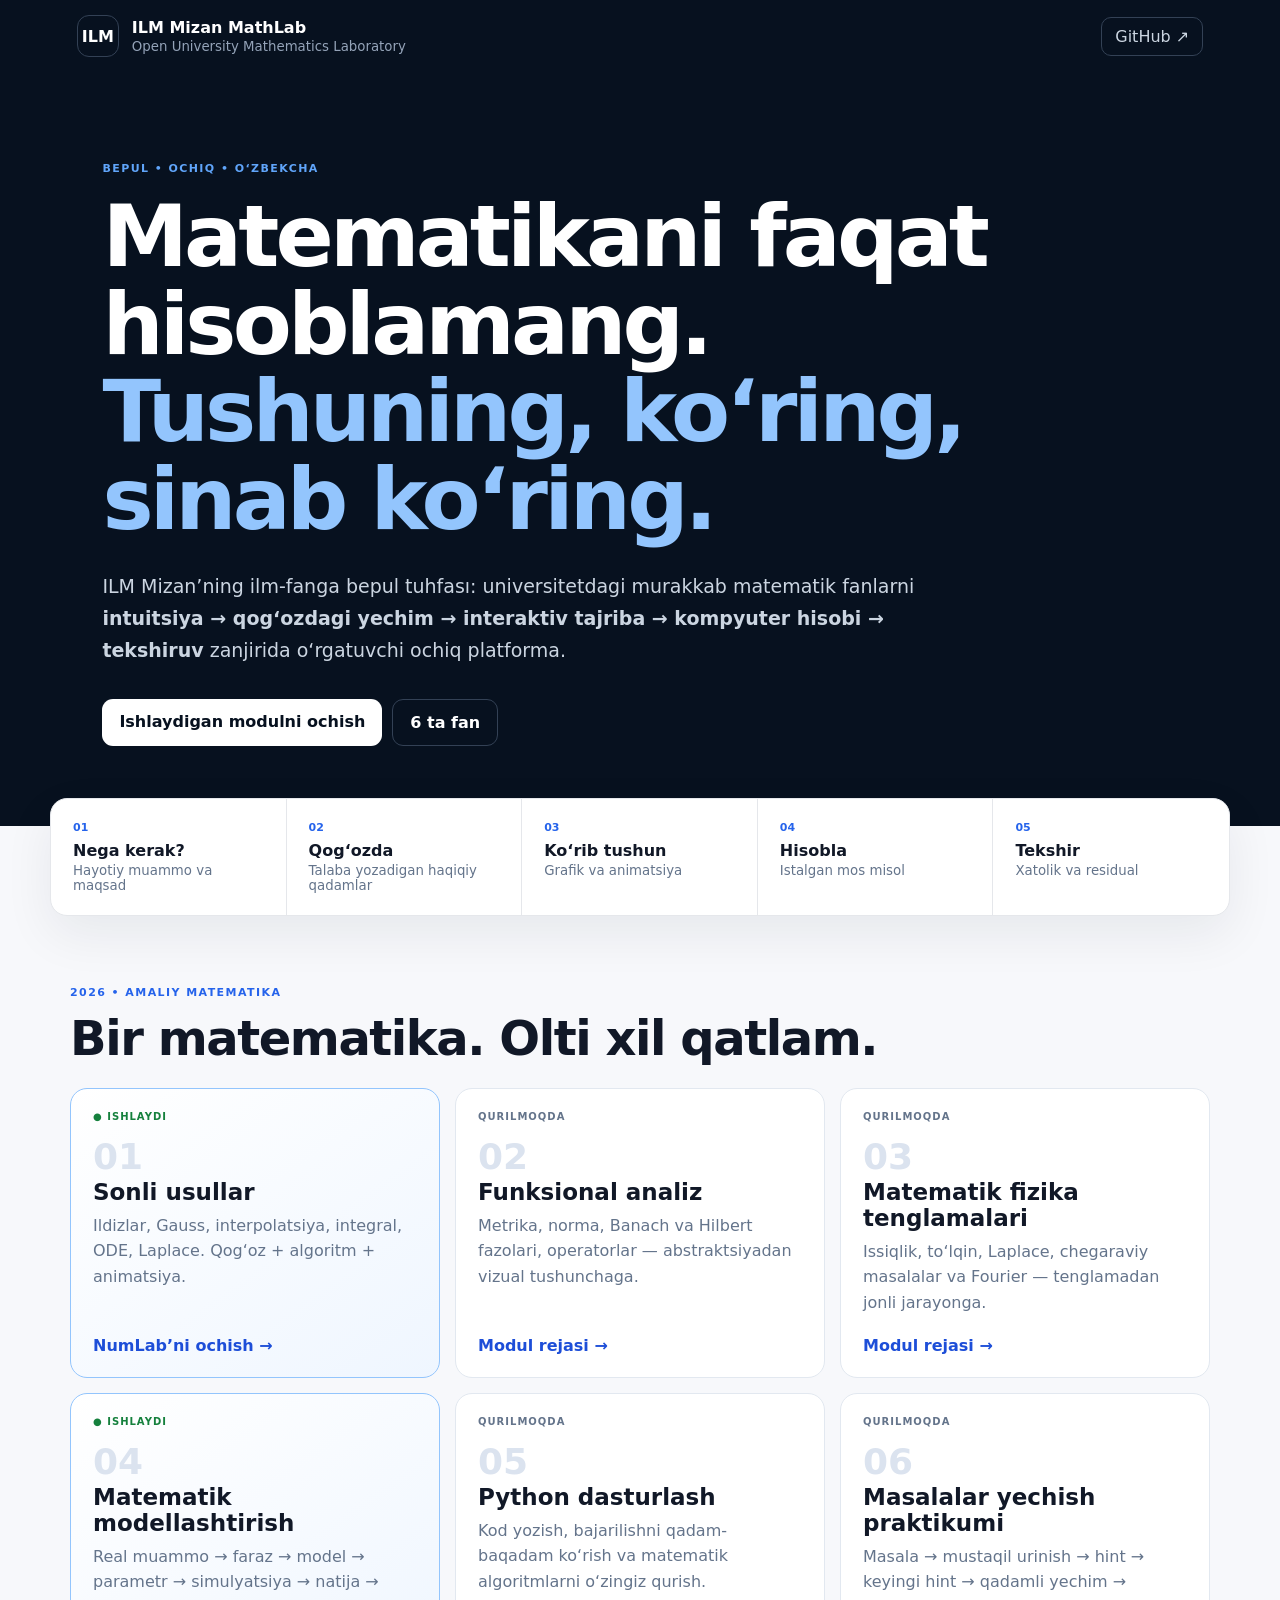
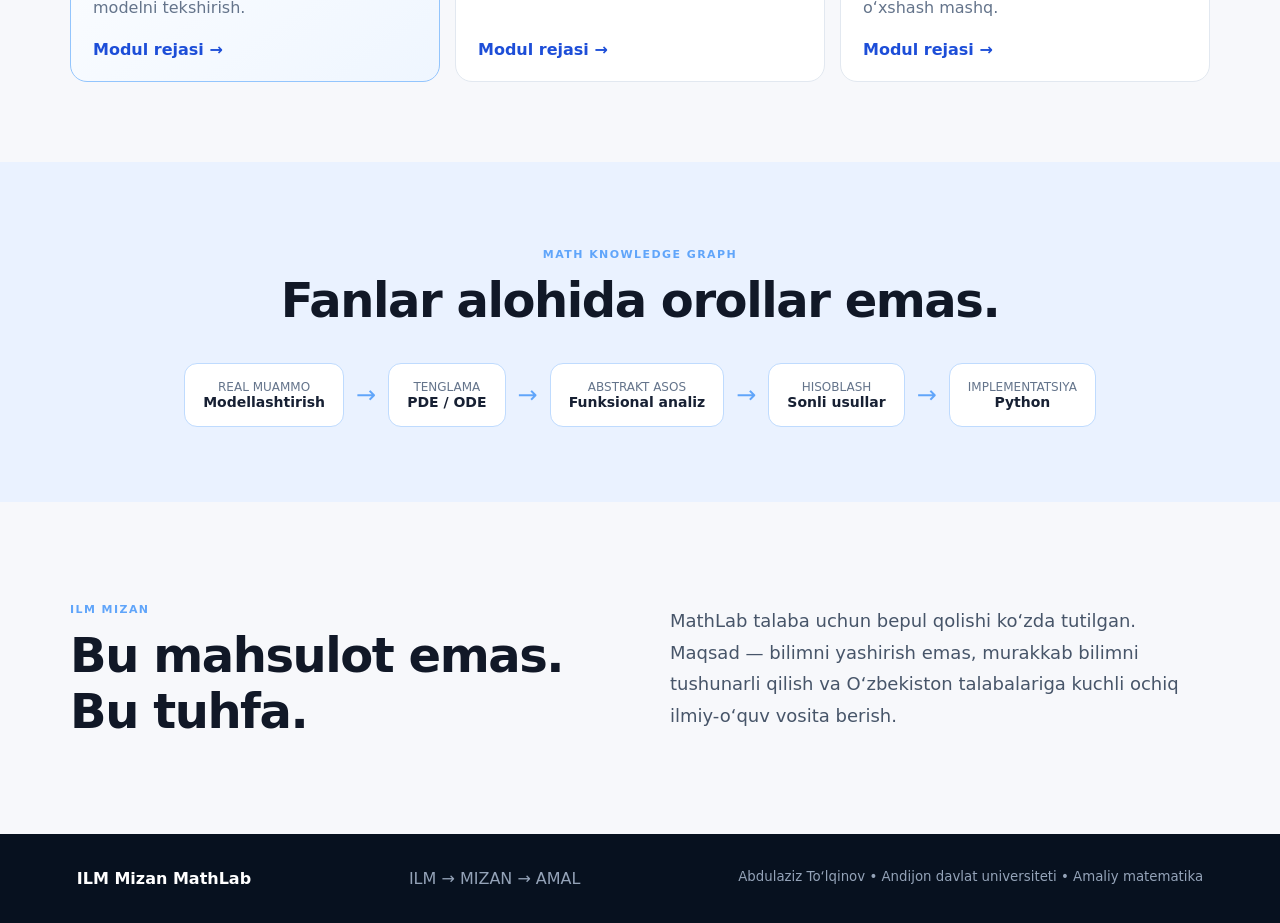
==== index.html @ 356007be "feat: mark modeling module live" ====
<!DOCTYPE html>
<html lang="uz">
<head>
<meta charset="UTF-8">
<meta name="viewport" content="width=device-width,initial-scale=1.0">
<meta name="description" content="ILM Mizan MathLab — universitet matematikasini tushunish, ko‘rish va tajriba qilish uchun bepul ochiq laboratoriya.">
<title>ILM Mizan MathLab</title>
<link rel="stylesheet" href="mathlab.css">
</head>
<body>
<header class="top">
  <div class="brand"><span class="mark">ILM</span><div><b>ILM Mizan MathLab</b><small>Open University Mathematics Laboratory</small></div></div>
  <a class="github" href="https://github.com/abdulAziz-Al-ILM/NumLab">GitHub ↗</a>
</header>
<main>
<section class="hero">
  <div class="pill">BEPUL • OCHIQ • O‘ZBEKCHA</div>
  <h1>Matematikani faqat hisoblamang.<br><span>Tushuning, ko‘ring, sinab ko‘ring.</span></h1>
  <p>ILM Mizan’ning ilm-fanga bepul tuhfası: universitetdagi murakkab matematik fanlarni <b>intuitsiya → qog‘ozdagi yechim → interaktiv tajriba → kompyuter hisobi → tekshiruv</b> zanjirida o‘rgatuvchi ochiq platforma.</p>
  <div class="hero-actions"><a class="primary" href="subjects/numerical/">Ishlaydigan modulni ochish</a><a class="secondary" href="#subjects">6 ta fan</a></div>
</section>

<section class="standard">
  <div><span>01</span><b>Nega kerak?</b><small>Hayotiy muammo va maqsad</small></div>
  <div><span>02</span><b>Qog‘ozda</b><small>Talaba yozadigan haqiqiy qadamlar</small></div>
  <div><span>03</span><b>Ko‘rib tushun</b><small>Grafik va animatsiya</small></div>
  <div><span>04</span><b>Hisobla</b><small>Istalgan mos misol</small></div>
  <div><span>05</span><b>Tekshir</b><small>Xatolik va residual</small></div>
</section>

<section id="subjects">
  <div class="section-title"><p>2026 • AMALIY MATEMATIKA</p><h2>Bir matematika. Olti xil qatlam.</h2></div>
  <div class="subjects">
    <a class="subject live" href="subjects/numerical/"><div class="status">● ISHLAYDI</div><div class="num">01</div><h3>Sonli usullar</h3><p>Ildizlar, Gauss, interpolatsiya, integral, ODE, Laplace. Qog‘oz + algoritm + animatsiya.</p><span>NumLab’ni ochish →</span></a>
    <a class="subject" href="subjects/functional-analysis/"><div class="status build">QURILMOQDA</div><div class="num">02</div><h3>Funksional analiz</h3><p>Metrika, norma, Banach va Hilbert fazolari, operatorlar — abstraktsiyadan vizual tushunchaga.</p><span>Modul rejasi →</span></a>
    <a class="subject" href="subjects/pde/"><div class="status build">QURILMOQDA</div><div class="num">03</div><h3>Matematik fizika tenglamalari</h3><p>Issiqlik, to‘lqin, Laplace, chegaraviy masalalar va Fourier — tenglamadan jonli jarayonga.</p><span>Modul rejasi →</span></a>
    <a class="subject live" href="subjects/modeling/"><div class="status">● ISHLAYDI</div><div class="num">04</div><h3>Matematik modellashtirish</h3><p>Real muammo → faraz → model → parametr → simulyatsiya → natija → modelni tekshirish.</p><span>Modul rejasi →</span></a>
    <a class="subject" href="subjects/python/"><div class="status build">QURILMOQDA</div><div class="num">05</div><h3>Python dasturlash</h3><p>Kod yozish, bajarilishni qadam-baqadam ko‘rish va matematik algoritmlarni o‘zingiz qurish.</p><span>Modul rejasi →</span></a>
    <a class="subject" href="subjects/problem-solving/"><div class="status build">QURILMOQDA</div><div class="num">06</div><h3>Masalalar yechish praktikumi</h3><p>Masala → mustaqil urinish → hint → keyingi hint → qadamli yechim → o‘xshash mashq.</p><span>Modul rejasi →</span></a>
  </div>
</section>

<section class="connection">
  <p class="eyebrow">MATH KNOWLEDGE GRAPH</p>
  <h2>Fanlar alohida orollar emas.</h2>
  <div class="flow"><span>REAL MUAMMO<br><b>Modellashtirish</b></span><i>→</i><span>TENGLAMA<br><b>PDE / ODE</b></span><i>→</i><span>ABSTRAKT ASOS<br><b>Funksional analiz</b></span><i>→</i><span>HISOBLASH<br><b>Sonli usullar</b></span><i>→</i><span>IMPLEMENTATSIYA<br><b>Python</b></span></div>
</section>

<section class="mission">
  <div><p class="eyebrow">ILM MIZAN</p><h2>Bu mahsulot emas. Bu tuhfa.</h2></div>
  <p>MathLab talaba uchun bepul qolishi ko‘zda tutilgan. Maqsad — bilimni yashirish emas, murakkab bilimni tushunarli qilish va O‘zbekiston talabalariga kuchli ochiq ilmiy-o‘quv vosita berish.</p>
</section>
</main>
<footer><b>ILM Mizan MathLab</b><span>ILM → MIZAN → AMAL</span><small>Abdulaziz To‘lqinov • Andijon davlat universiteti • Amaliy matematika</small></footer>
</body>
</html>
---- mathlab.css ----
*{box-sizing:border-box}body{margin:0;background:#f7f8fb;color:#111827;font-family:Inter,system-ui,-apple-system,Segoe UI,Arial,sans-serif}a{text-decoration:none;color:inherit}.top{height:72px;padding:0 clamp(20px,6vw,80px);display:flex;align-items:center;justify-content:space-between;background:#07111f;color:#fff}.brand{display:flex;gap:13px;align-items:center}.mark{display:grid;place-items:center;width:42px;height:42px;border:1px solid #334155;border-radius:12px;font-weight:900}.brand b,.brand small{display:block}.brand small{color:#94a3b8;margin-top:2px}.github{border:1px solid #334155;padding:9px 13px;border-radius:10px;color:#cbd5e1}.hero{padding:90px clamp(20px,8vw,120px) 80px;background:#07111f;color:white}.pill,.eyebrow{font-size:11px;letter-spacing:.13em;font-weight:900;color:#60a5fa}.hero h1{font-size:clamp(44px,7vw,86px);line-height:1.02;max-width:1100px;margin:18px 0 26px;letter-spacing:-.045em}.hero h1 span{color:#93c5fd}.hero p{max-width:820px;color:#cbd5e1;font-size:19px;line-height:1.7}.hero-actions{display:flex;gap:10px;margin-top:32px;flex-wrap:wrap}.primary,.secondary{padding:13px 17px;border-radius:11px;font-weight:800}.primary{background:#fff;color:#07111f}.secondary{border:1px solid #334155;color:#fff}.standard{display:grid;grid-template-columns:repeat(5,1fr);max-width:1180px;margin:-28px auto 70px;background:white;border:1px solid #e5e7eb;border-radius:17px;box-shadow:0 18px 50px #0f172a12;overflow:hidden}.standard div{padding:22px;border-right:1px solid #e5e7eb}.standard div:last-child{border:0}.standard span,.standard b,.standard small{display:block}.standard span{font-size:11px;color:#2563eb;font-weight:900}.standard b{margin:7px 0 3px}.standard small{color:#64748b}.section-title{max-width:1180px;margin:0 auto 22px;padding:0 20px}.section-title p{font-size:11px;letter-spacing:.13em;font-weight:900;color:#2563eb}.section-title h2,.connection h2,.mission h2{font-size:clamp(30px,4vw,48px);letter-spacing:-.03em;margin:6px 0}.subjects{max-width:1180px;margin:auto;padding:0 20px 80px;display:grid;grid-template-columns:repeat(3,1fr);gap:15px}.subject{min-height:265px;background:#fff;border:1px solid #e2e8f0;border-radius:17px;padding:22px;display:flex;flex-direction:column;transition:.18s}.subject:hover{transform:translateY(-3px);box-shadow:0 15px 35px #0f172a10}.subject.live{border-color:#93c5fd;background:linear-gradient(145deg,#fff,#eff6ff)}.status{font-size:10px;letter-spacing:.1em;font-weight:900;color:#15803d}.status.build{color:#64748b}.num{font-size:36px;color:#dbe3ef;font-weight:900;margin-top:14px}.subject h3{font-size:23px;margin:2px 0 8px}.subject p{color:#64748b;line-height:1.6;margin:0 0 20px}.subject span:last-child{font-weight:800;margin-top:auto;color:#1d4ed8}.connection{background:#eaf2ff;padding:75px clamp(20px,6vw,80px);text-align:center}.flow{max-width:1200px;margin:35px auto 0;display:flex;align-items:center;justify-content:center;gap:12px;flex-wrap:wrap}.flow span{background:#fff;border:1px solid #bfdbfe;padding:16px 18px;border-radius:13px;font-size:12px;color:#64748b}.flow b{font-size:14px;color:#172033}.flow i{font-style:normal;color:#60a5fa;font-size:24px}.mission{max-width:1180px;margin:0 auto;padding:85px 20px;display:grid;grid-template-columns:1fr 1fr;gap:60px;align-items:center}.mission p:last-child{font-size:18px;color:#475569;line-height:1.75}footer{padding:35px clamp(20px,6vw,80px);background:#07111f;color:#fff;display:flex;gap:22px;justify-content:space-between;flex-wrap:wrap}footer span,footer small{color:#94a3b8}@media(max-width:850px){.standard{grid-template-columns:1fr 1fr;margin:0 18px 55px}.standard div{border-bottom:1px solid #e5e7eb}.subjects{grid-template-columns:1fr}.mission{grid-template-columns:1fr;gap:10px}.hero{padding-top:60px}.hero p{font-size:16px}}@media(max-width:520px){.standard{grid-template-columns:1fr}.hero h1{font-size:42px}.brand small{display:none}}
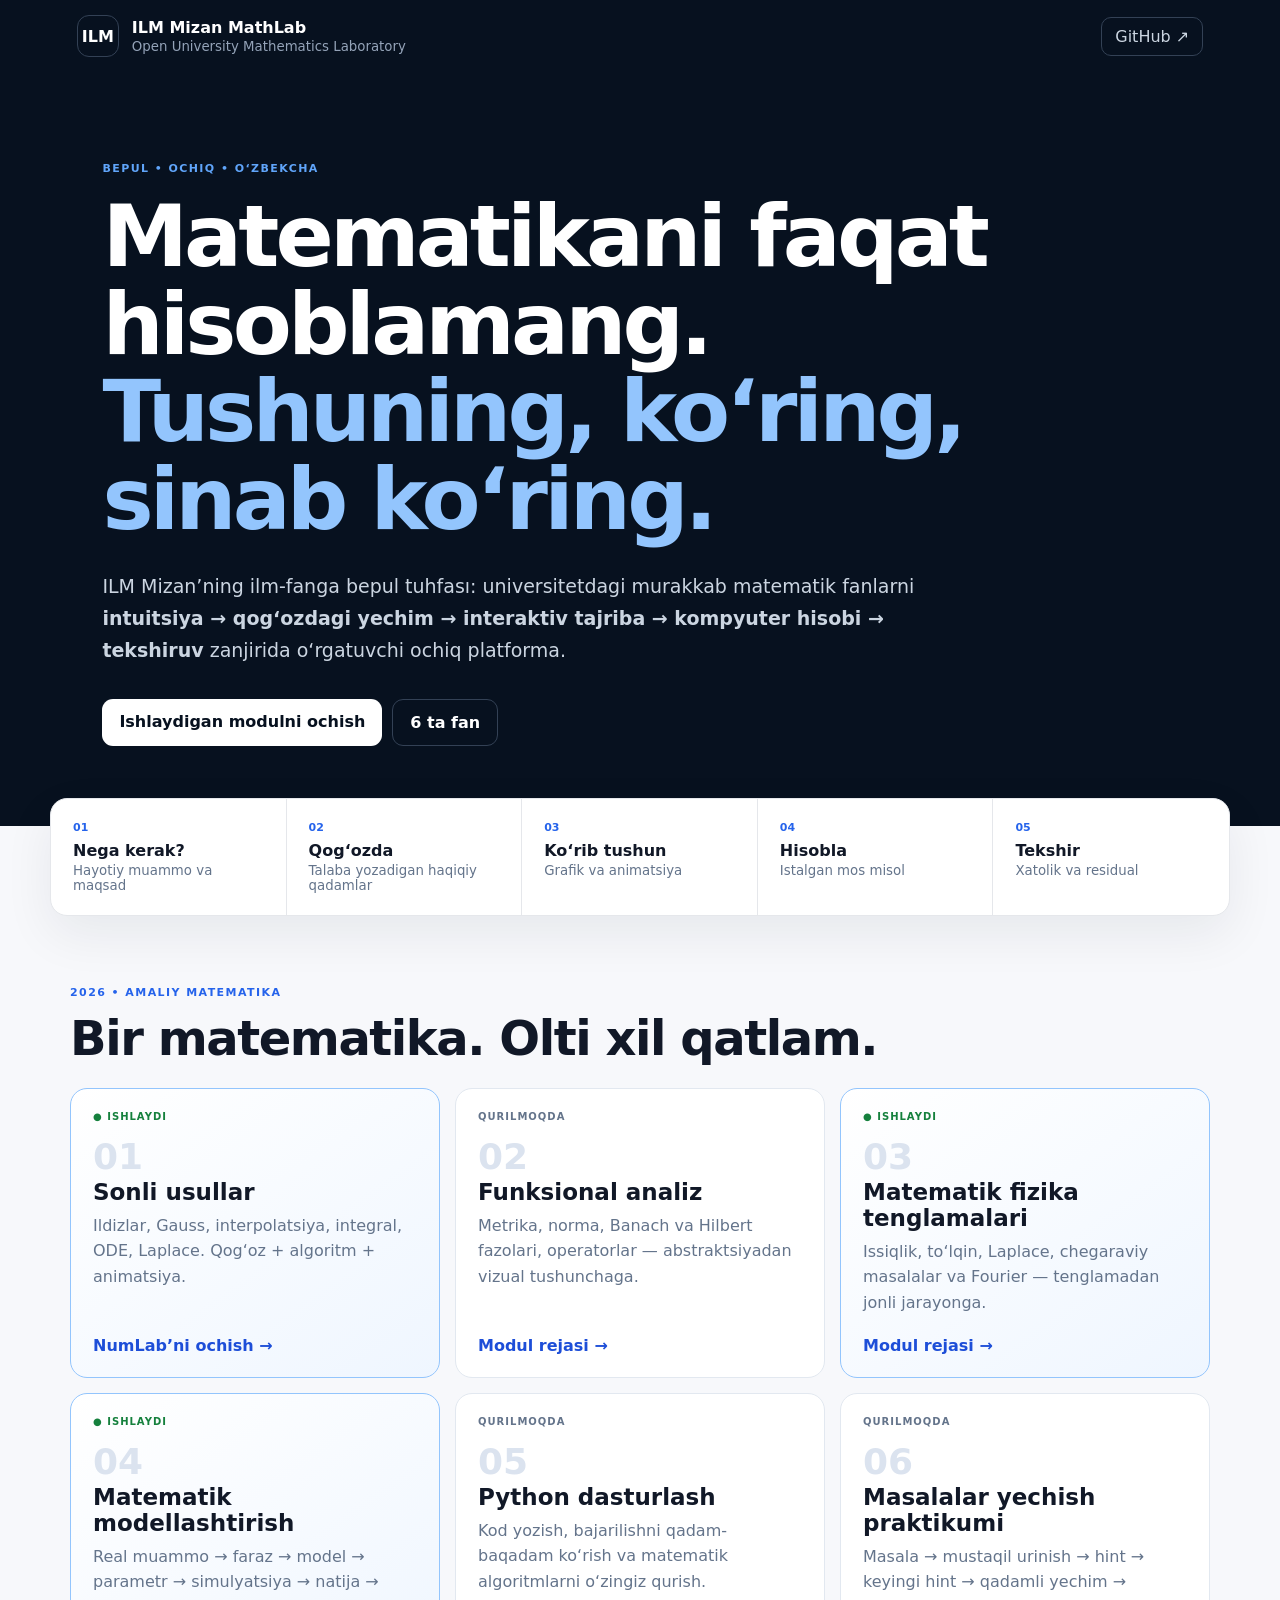
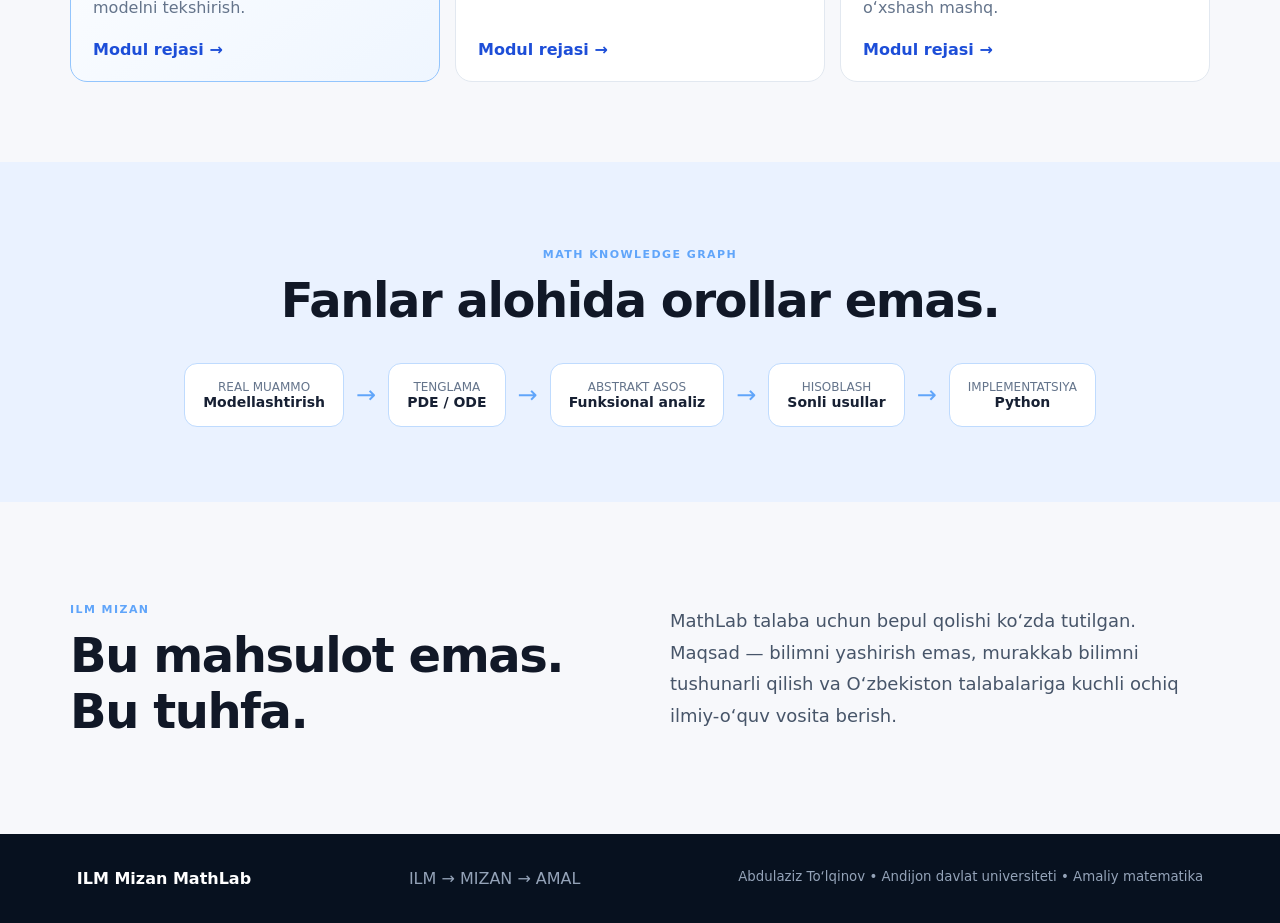
==== commit e56d0966: "feat: mark PDE module live" ====
--- a/index.html
+++ b/index.html
@@ -33,7 +33,7 @@
   <div class="subjects">
     <a class="subject live" href="subjects/numerical/"><div class="status">● ISHLAYDI</div><div class="num">01</div><h3>Sonli usullar</h3><p>Ildizlar, Gauss, interpolatsiya, integral, ODE, Laplace. Qog‘oz + algoritm + animatsiya.</p><span>NumLab’ni ochish →</span></a>
     <a class="subject" href="subjects/functional-analysis/"><div class="status build">QURILMOQDA</div><div class="num">02</div><h3>Funksional analiz</h3><p>Metrika, norma, Banach va Hilbert fazolari, operatorlar — abstraktsiyadan vizual tushunchaga.</p><span>Modul rejasi →</span></a>
-    <a class="subject" href="subjects/pde/"><div class="status build">QURILMOQDA</div><div class="num">03</div><h3>Matematik fizika tenglamalari</h3><p>Issiqlik, to‘lqin, Laplace, chegaraviy masalalar va Fourier — tenglamadan jonli jarayonga.</p><span>Modul rejasi →</span></a>
+    <a class="subject live" href="subjects/pde/"><div class="status">● ISHLAYDI</div><div class="num">03</div><h3>Matematik fizika tenglamalari</h3><p>Issiqlik, to‘lqin, Laplace, chegaraviy masalalar va Fourier — tenglamadan jonli jarayonga.</p><span>Modul rejasi →</span></a>
     <a class="subject live" href="subjects/modeling/"><div class="status">● ISHLAYDI</div><div class="num">04</div><h3>Matematik modellashtirish</h3><p>Real muammo → faraz → model → parametr → simulyatsiya → natija → modelni tekshirish.</p><span>Modul rejasi →</span></a>
     <a class="subject" href="subjects/python/"><div class="status build">QURILMOQDA</div><div class="num">05</div><h3>Python dasturlash</h3><p>Kod yozish, bajarilishni qadam-baqadam ko‘rish va matematik algoritmlarni o‘zingiz qurish.</p><span>Modul rejasi →</span></a>
     <a class="subject" href="subjects/problem-solving/"><div class="status build">QURILMOQDA</div><div class="num">06</div><h3>Masalalar yechish praktikumi</h3><p>Masala → mustaqil urinish → hint → keyingi hint → qadamli yechim → o‘xshash mashq.</p><span>Modul rejasi →</span></a>
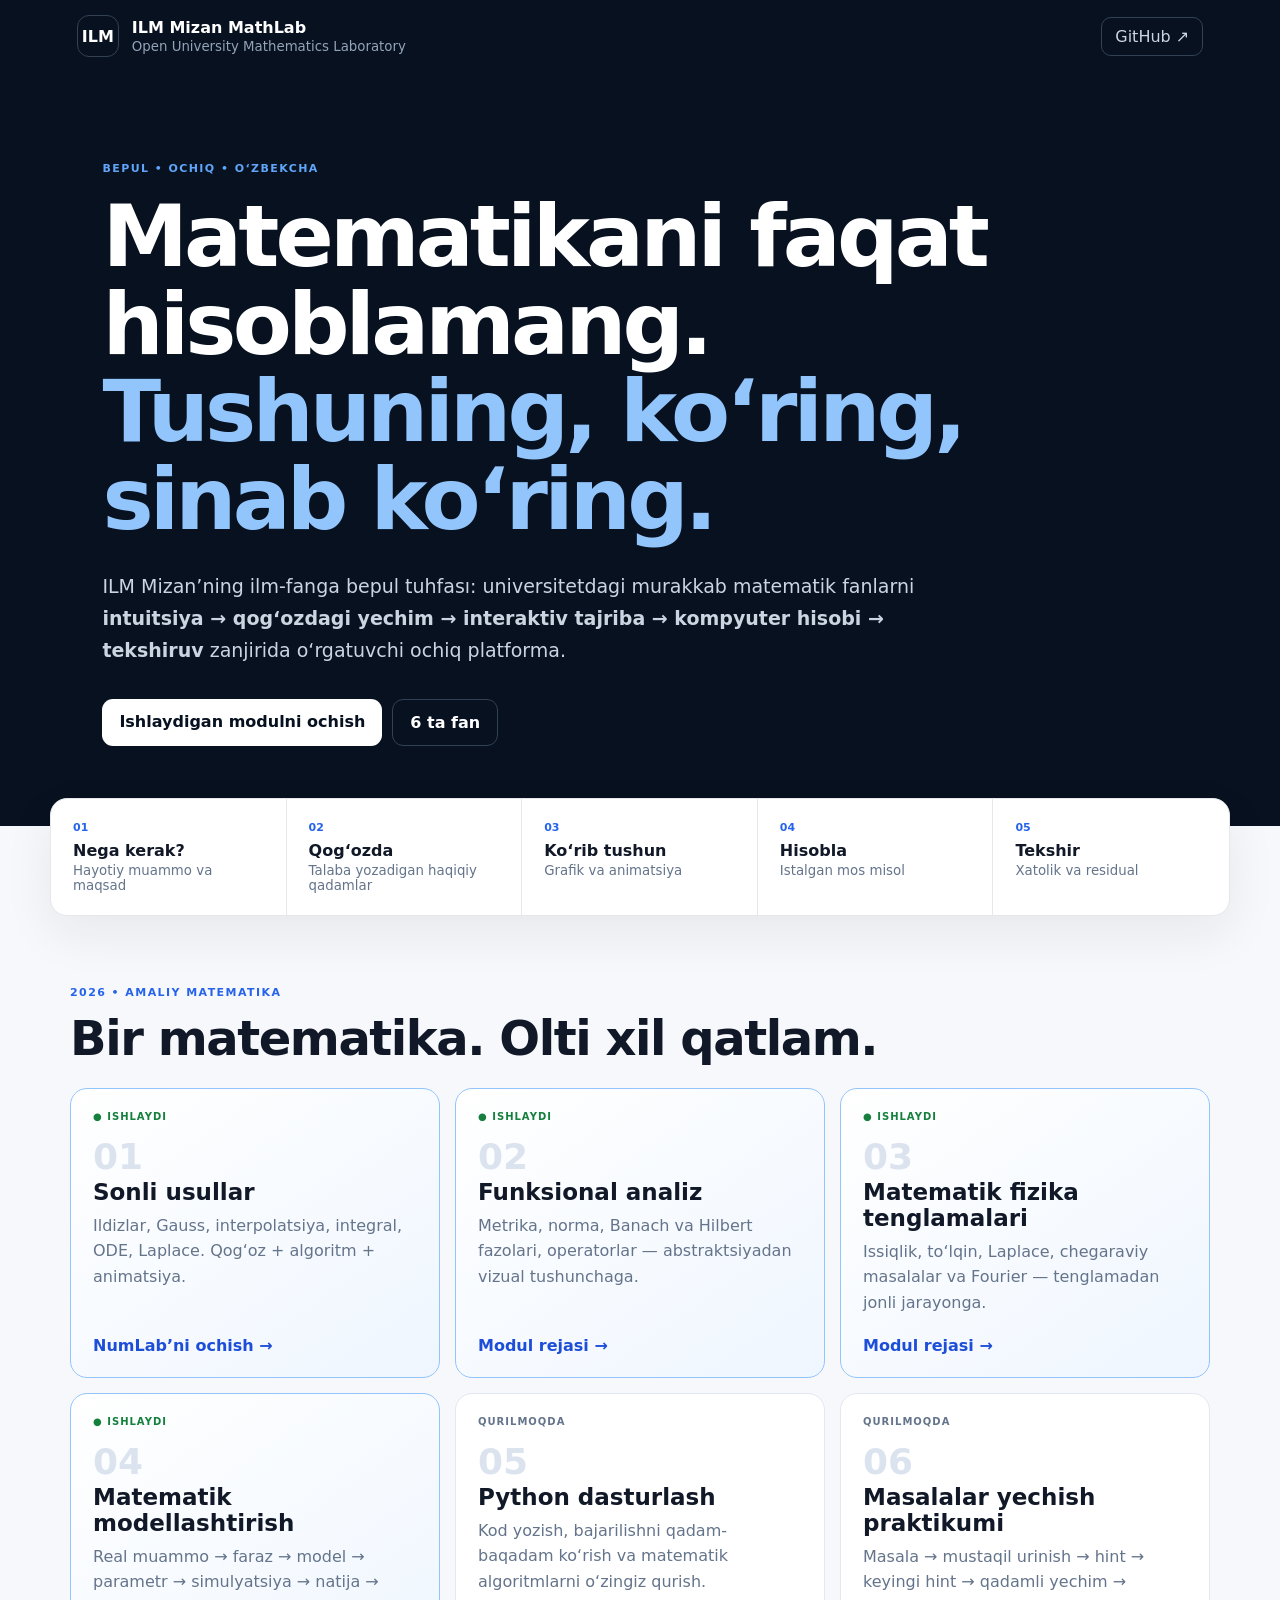
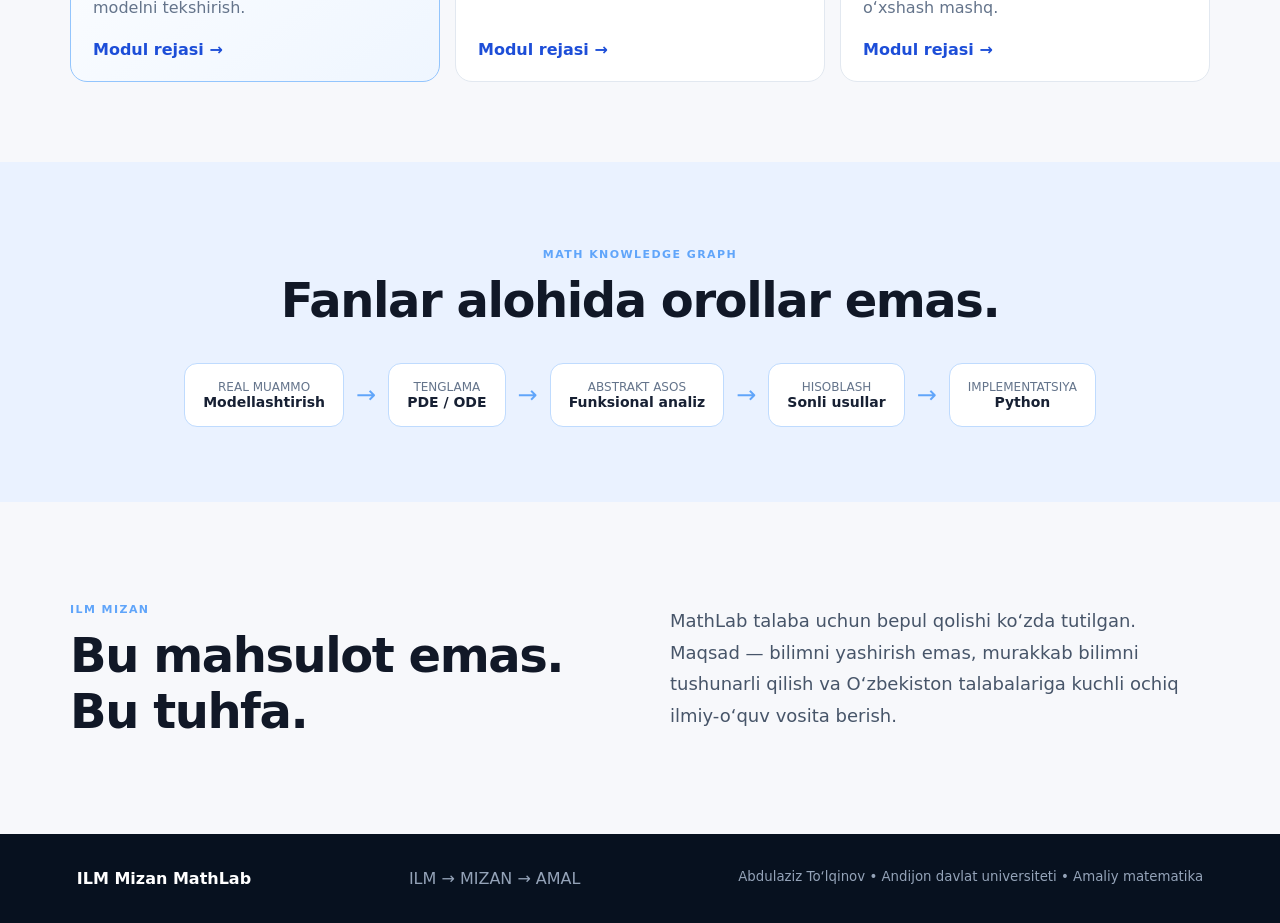
==== commit fc8838bf: "feat: mark functional analysis module live" ====
--- a/index.html
+++ b/index.html
@@ -32,7 +32,7 @@
   <div class="section-title"><p>2026 • AMALIY MATEMATIKA</p><h2>Bir matematika. Olti xil qatlam.</h2></div>
   <div class="subjects">
     <a class="subject live" href="subjects/numerical/"><div class="status">● ISHLAYDI</div><div class="num">01</div><h3>Sonli usullar</h3><p>Ildizlar, Gauss, interpolatsiya, integral, ODE, Laplace. Qog‘oz + algoritm + animatsiya.</p><span>NumLab’ni ochish →</span></a>
-    <a class="subject" href="subjects/functional-analysis/"><div class="status build">QURILMOQDA</div><div class="num">02</div><h3>Funksional analiz</h3><p>Metrika, norma, Banach va Hilbert fazolari, operatorlar — abstraktsiyadan vizual tushunchaga.</p><span>Modul rejasi →</span></a>
+    <a class="subject live" href="subjects/functional-analysis/"><div class="status">● ISHLAYDI</div><div class="num">02</div><h3>Funksional analiz</h3><p>Metrika, norma, Banach va Hilbert fazolari, operatorlar — abstraktsiyadan vizual tushunchaga.</p><span>Modul rejasi →</span></a>
     <a class="subject live" href="subjects/pde/"><div class="status">● ISHLAYDI</div><div class="num">03</div><h3>Matematik fizika tenglamalari</h3><p>Issiqlik, to‘lqin, Laplace, chegaraviy masalalar va Fourier — tenglamadan jonli jarayonga.</p><span>Modul rejasi →</span></a>
     <a class="subject live" href="subjects/modeling/"><div class="status">● ISHLAYDI</div><div class="num">04</div><h3>Matematik modellashtirish</h3><p>Real muammo → faraz → model → parametr → simulyatsiya → natija → modelni tekshirish.</p><span>Modul rejasi →</span></a>
     <a class="subject" href="subjects/python/"><div class="status build">QURILMOQDA</div><div class="num">05</div><h3>Python dasturlash</h3><p>Kod yozish, bajarilishni qadam-baqadam ko‘rish va matematik algoritmlarni o‘zingiz qurish.</p><span>Modul rejasi →</span></a>
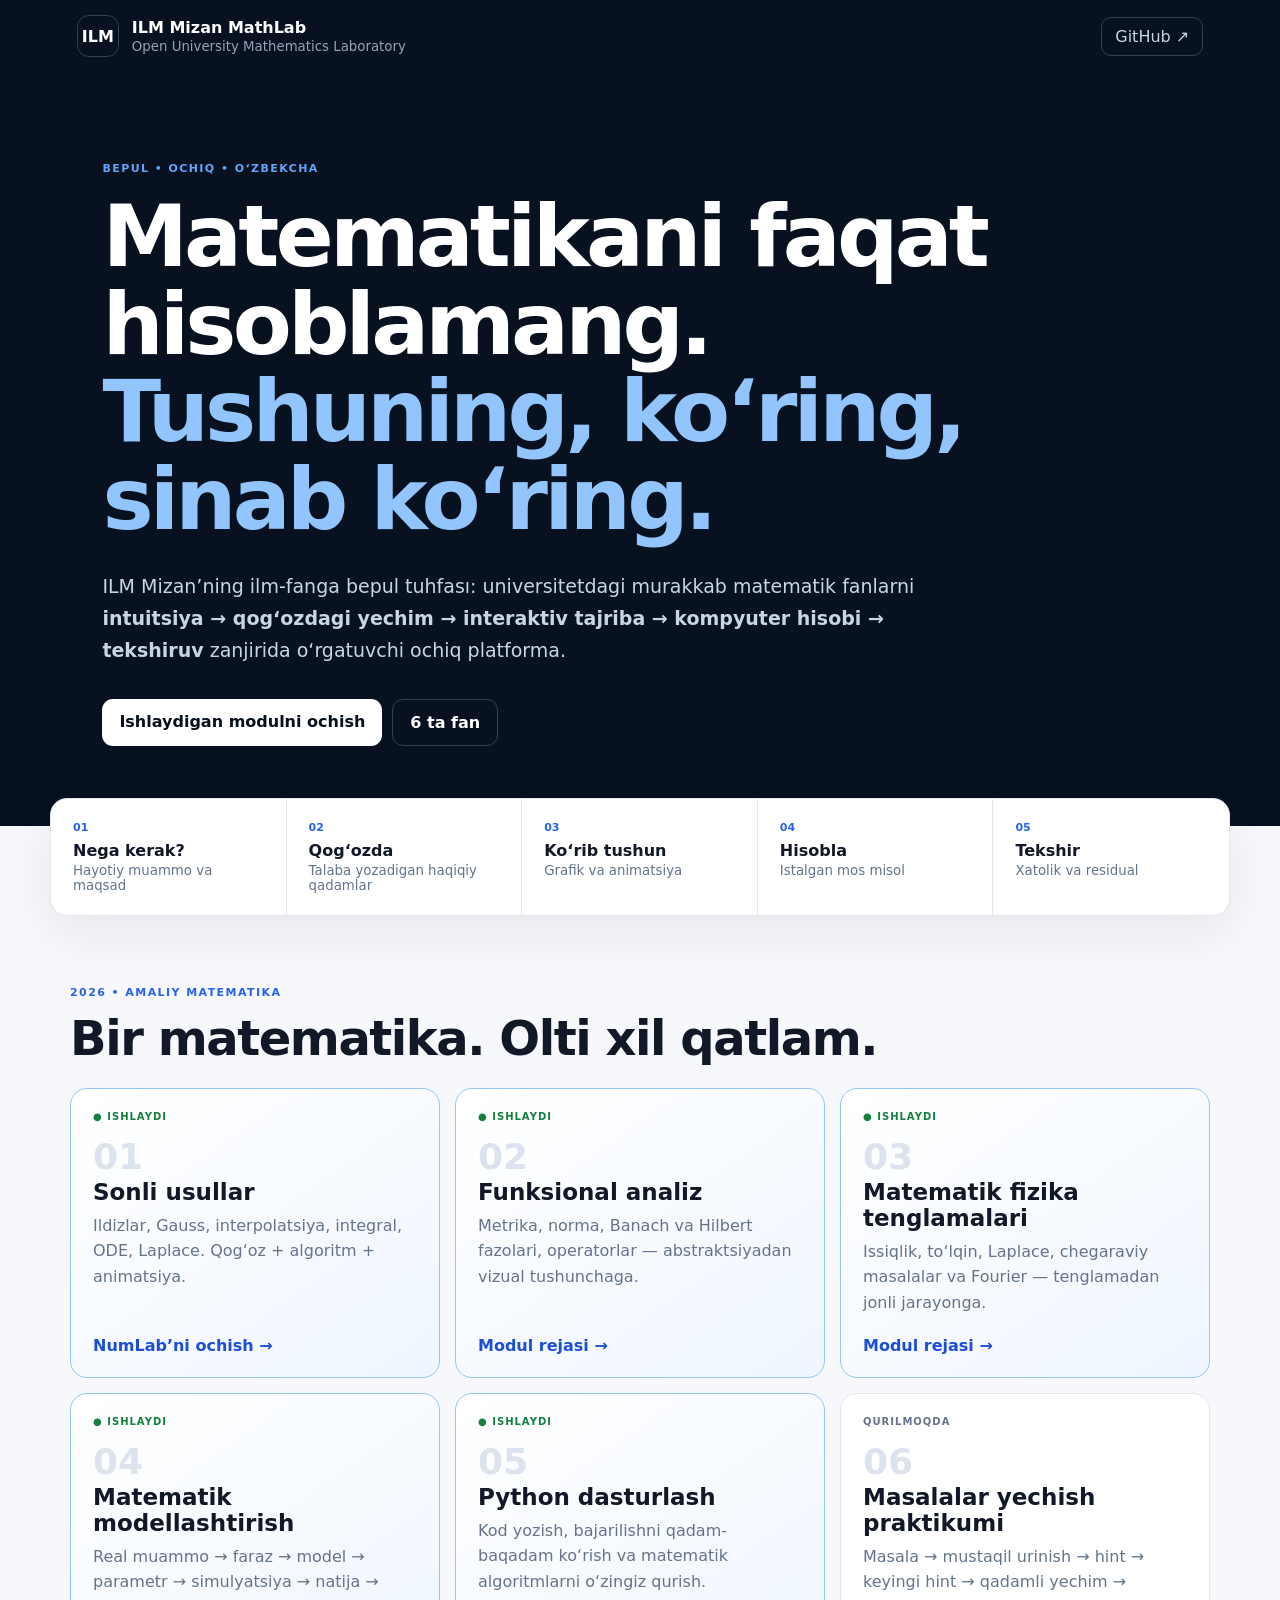
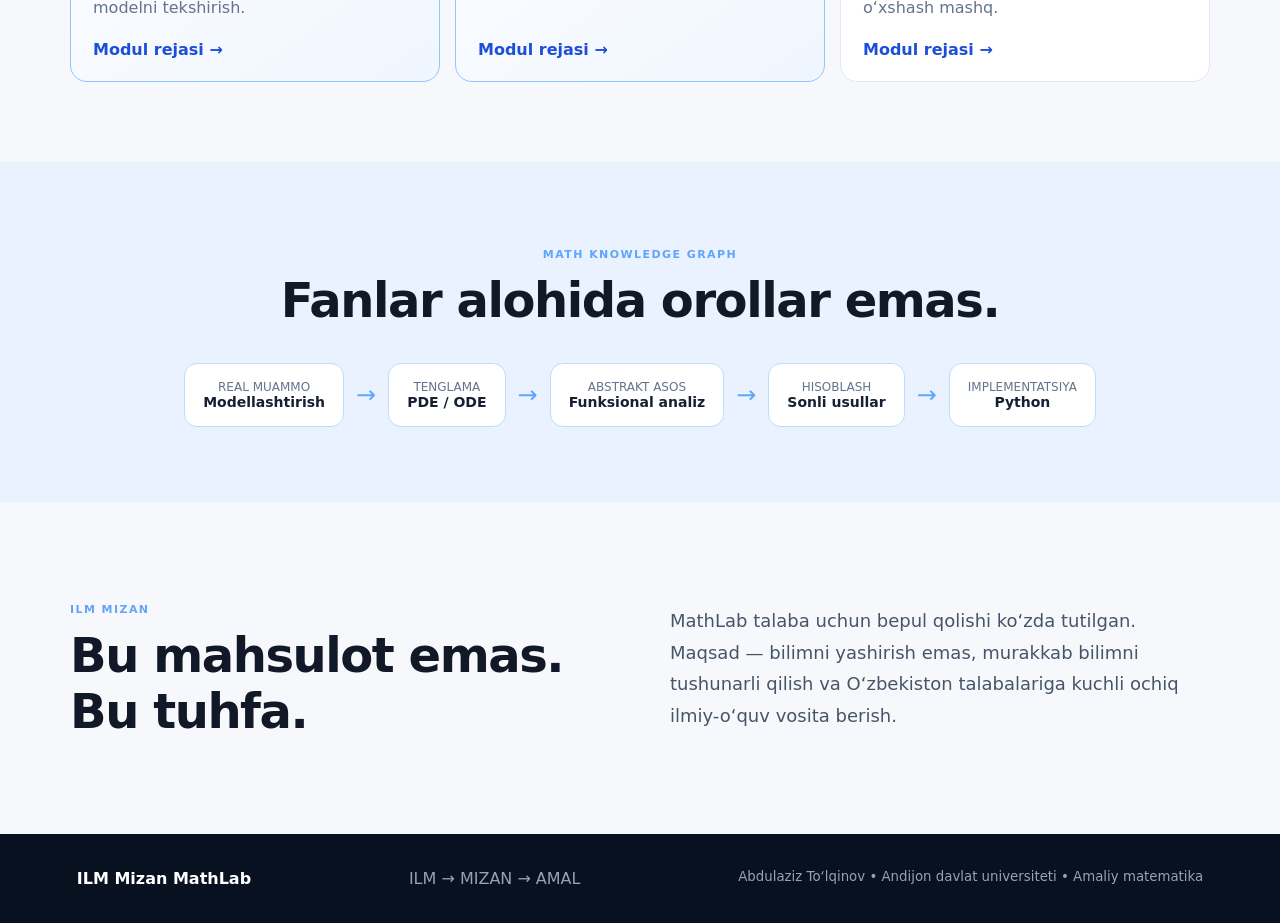
==== commit 6be08b94: "feat: mark Python module live" ====
--- a/index.html
+++ b/index.html
@@ -35,7 +35,7 @@
     <a class="subject live" href="subjects/functional-analysis/"><div class="status">● ISHLAYDI</div><div class="num">02</div><h3>Funksional analiz</h3><p>Metrika, norma, Banach va Hilbert fazolari, operatorlar — abstraktsiyadan vizual tushunchaga.</p><span>Modul rejasi →</span></a>
     <a class="subject live" href="subjects/pde/"><div class="status">● ISHLAYDI</div><div class="num">03</div><h3>Matematik fizika tenglamalari</h3><p>Issiqlik, to‘lqin, Laplace, chegaraviy masalalar va Fourier — tenglamadan jonli jarayonga.</p><span>Modul rejasi →</span></a>
     <a class="subject live" href="subjects/modeling/"><div class="status">● ISHLAYDI</div><div class="num">04</div><h3>Matematik modellashtirish</h3><p>Real muammo → faraz → model → parametr → simulyatsiya → natija → modelni tekshirish.</p><span>Modul rejasi →</span></a>
-    <a class="subject" href="subjects/python/"><div class="status build">QURILMOQDA</div><div class="num">05</div><h3>Python dasturlash</h3><p>Kod yozish, bajarilishni qadam-baqadam ko‘rish va matematik algoritmlarni o‘zingiz qurish.</p><span>Modul rejasi →</span></a>
+    <a class="subject live" href="subjects/python/"><div class="status">● ISHLAYDI</div><div class="num">05</div><h3>Python dasturlash</h3><p>Kod yozish, bajarilishni qadam-baqadam ko‘rish va matematik algoritmlarni o‘zingiz qurish.</p><span>Modul rejasi →</span></a>
     <a class="subject" href="subjects/problem-solving/"><div class="status build">QURILMOQDA</div><div class="num">06</div><h3>Masalalar yechish praktikumi</h3><p>Masala → mustaqil urinish → hint → keyingi hint → qadamli yechim → o‘xshash mashq.</p><span>Modul rejasi →</span></a>
   </div>
 </section>
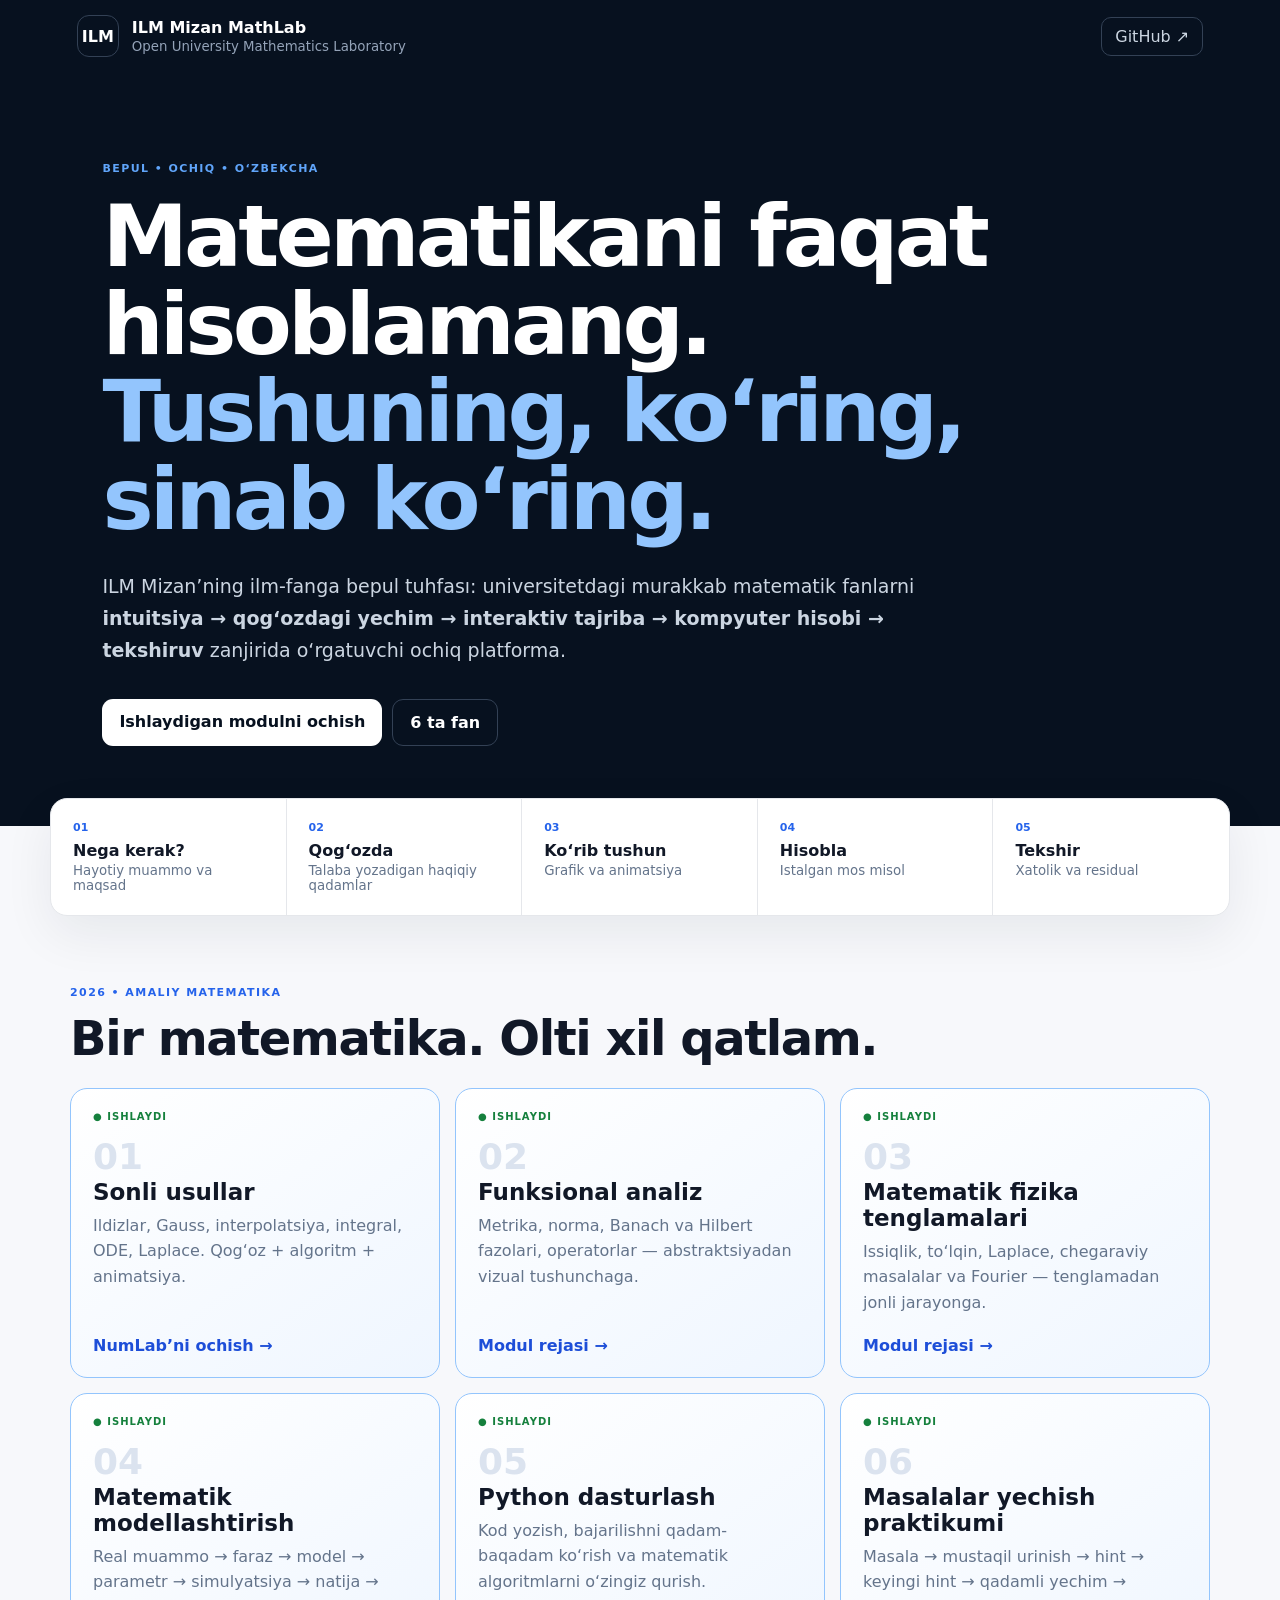
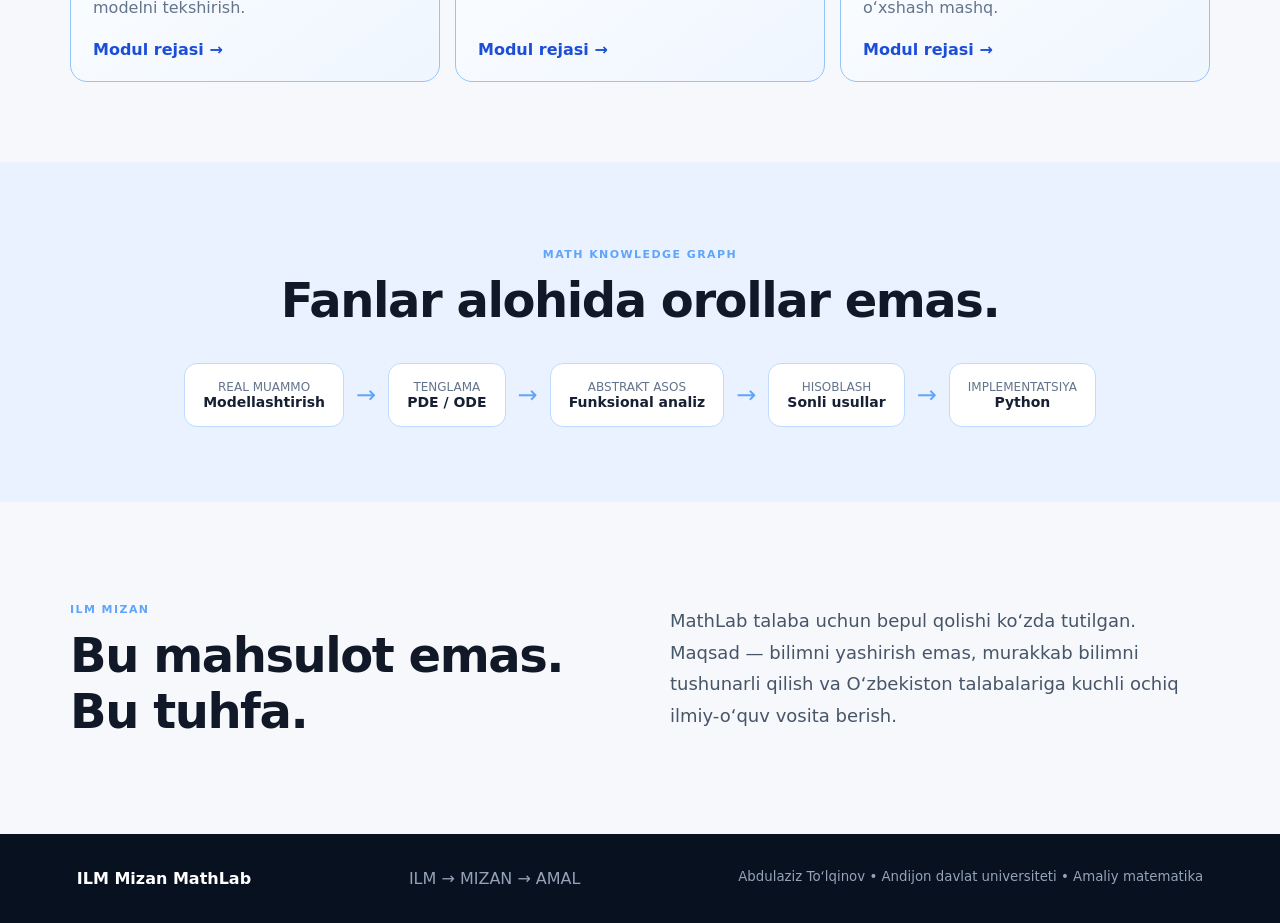
==== commit 720f933c: "feat: mark all six MathLab modules live" ====
--- a/index.html
+++ b/index.html
@@ -36,7 +36,7 @@
     <a class="subject live" href="subjects/pde/"><div class="status">● ISHLAYDI</div><div class="num">03</div><h3>Matematik fizika tenglamalari</h3><p>Issiqlik, to‘lqin, Laplace, chegaraviy masalalar va Fourier — tenglamadan jonli jarayonga.</p><span>Modul rejasi →</span></a>
     <a class="subject live" href="subjects/modeling/"><div class="status">● ISHLAYDI</div><div class="num">04</div><h3>Matematik modellashtirish</h3><p>Real muammo → faraz → model → parametr → simulyatsiya → natija → modelni tekshirish.</p><span>Modul rejasi →</span></a>
     <a class="subject live" href="subjects/python/"><div class="status">● ISHLAYDI</div><div class="num">05</div><h3>Python dasturlash</h3><p>Kod yozish, bajarilishni qadam-baqadam ko‘rish va matematik algoritmlarni o‘zingiz qurish.</p><span>Modul rejasi →</span></a>
-    <a class="subject" href="subjects/problem-solving/"><div class="status build">QURILMOQDA</div><div class="num">06</div><h3>Masalalar yechish praktikumi</h3><p>Masala → mustaqil urinish → hint → keyingi hint → qadamli yechim → o‘xshash mashq.</p><span>Modul rejasi →</span></a>
+    <a class="subject live" href="subjects/problem-solving/"><div class="status">● ISHLAYDI</div><div class="num">06</div><h3>Masalalar yechish praktikumi</h3><p>Masala → mustaqil urinish → hint → keyingi hint → qadamli yechim → o‘xshash mashq.</p><span>Modul rejasi →</span></a>
   </div>
 </section>
 
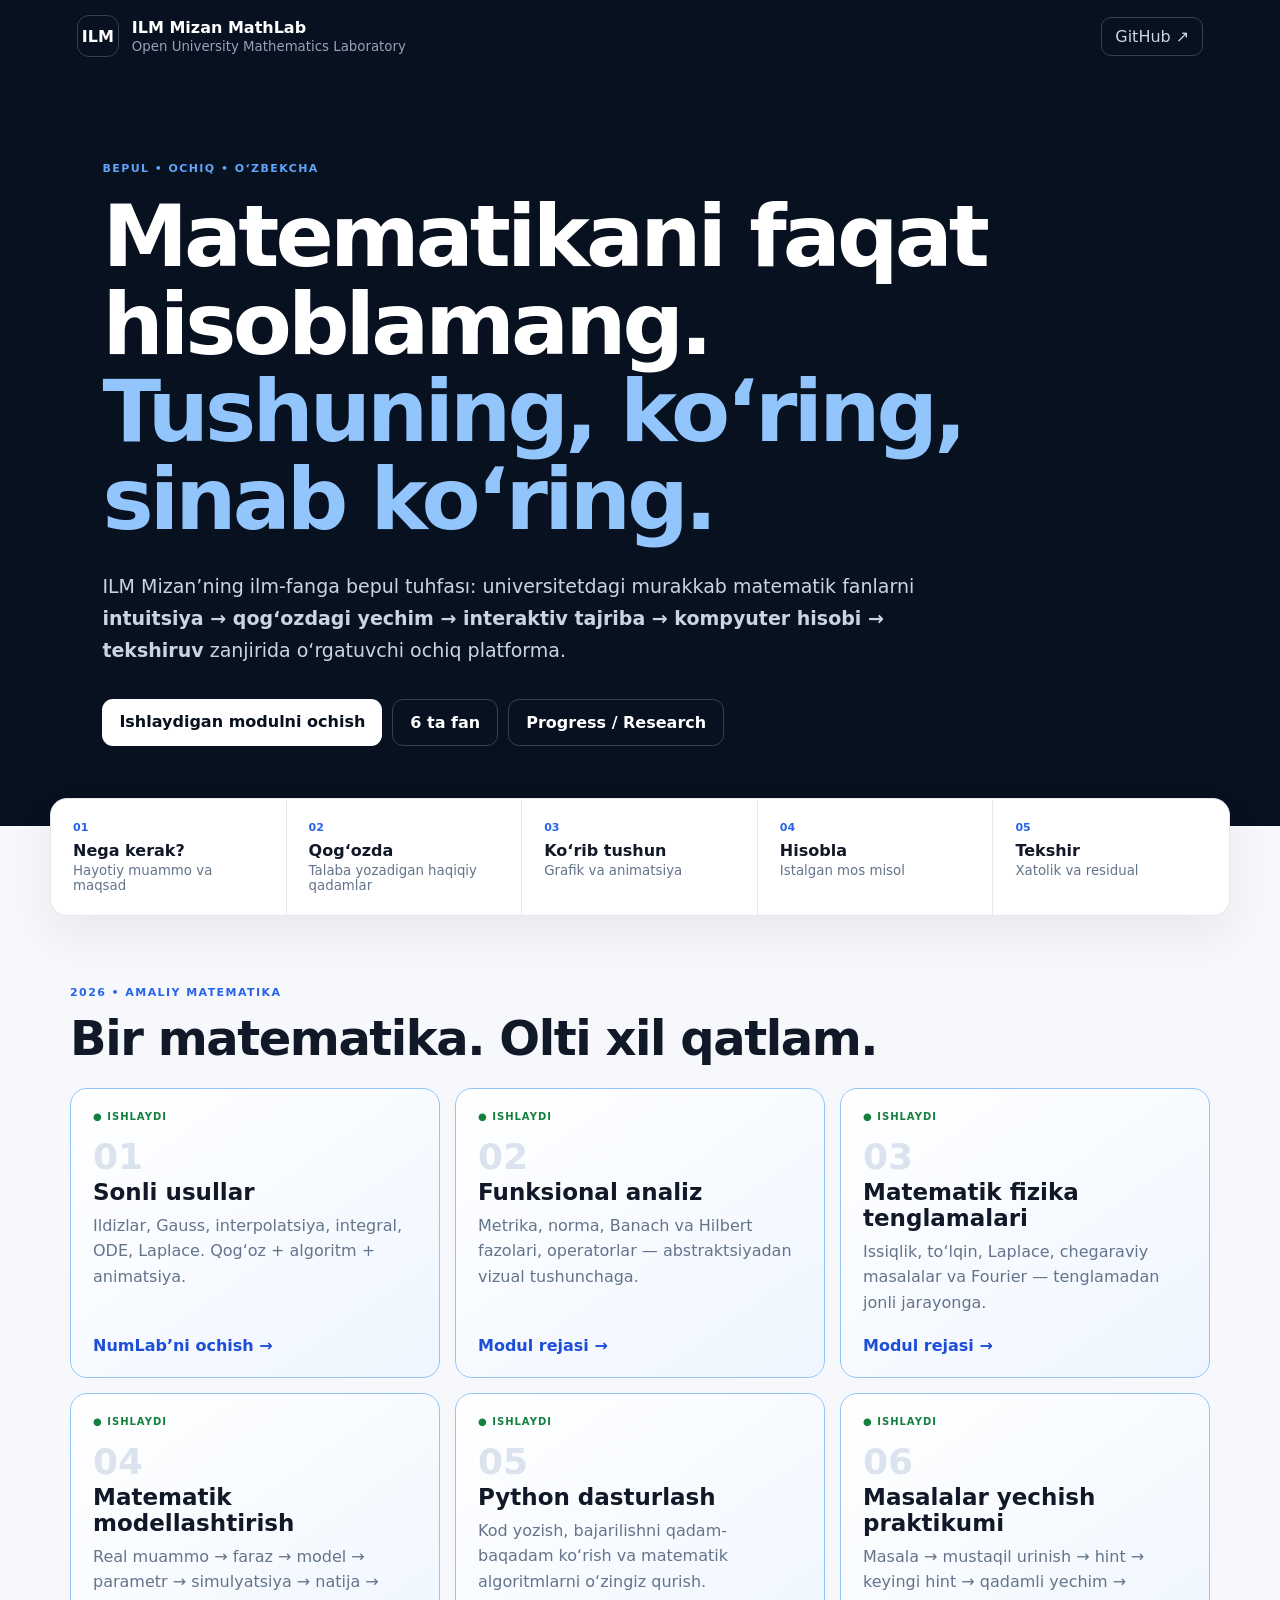
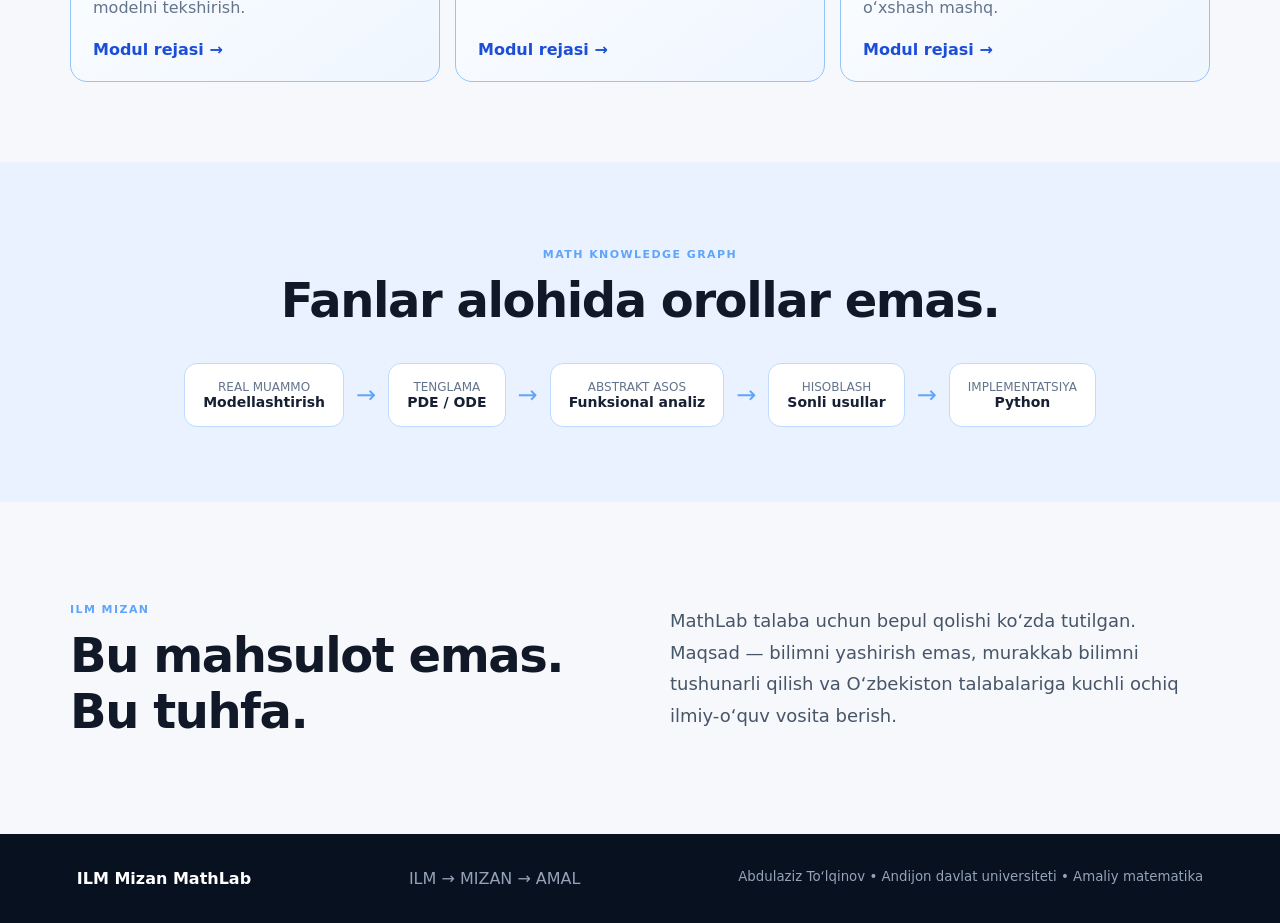
==== commit 74871625: "feat: link local progress dashboard" ====
--- a/index.html
+++ b/index.html
@@ -17,7 +17,7 @@
   <div class="pill">BEPUL • OCHIQ • O‘ZBEKCHA</div>
   <h1>Matematikani faqat hisoblamang.<br><span>Tushuning, ko‘ring, sinab ko‘ring.</span></h1>
   <p>ILM Mizan’ning ilm-fanga bepul tuhfası: universitetdagi murakkab matematik fanlarni <b>intuitsiya → qog‘ozdagi yechim → interaktiv tajriba → kompyuter hisobi → tekshiruv</b> zanjirida o‘rgatuvchi ochiq platforma.</p>
-  <div class="hero-actions"><a class="primary" href="subjects/numerical/">Ishlaydigan modulni ochish</a><a class="secondary" href="#subjects">6 ta fan</a></div>
+  <div class="hero-actions"><a class="primary" href="subjects/numerical/">Ishlaydigan modulni ochish</a><a class="secondary" href="#subjects">6 ta fan</a><a class="secondary" href="dashboard.html">Progress / Research</a></div>
 </section>
 
 <section class="standard">
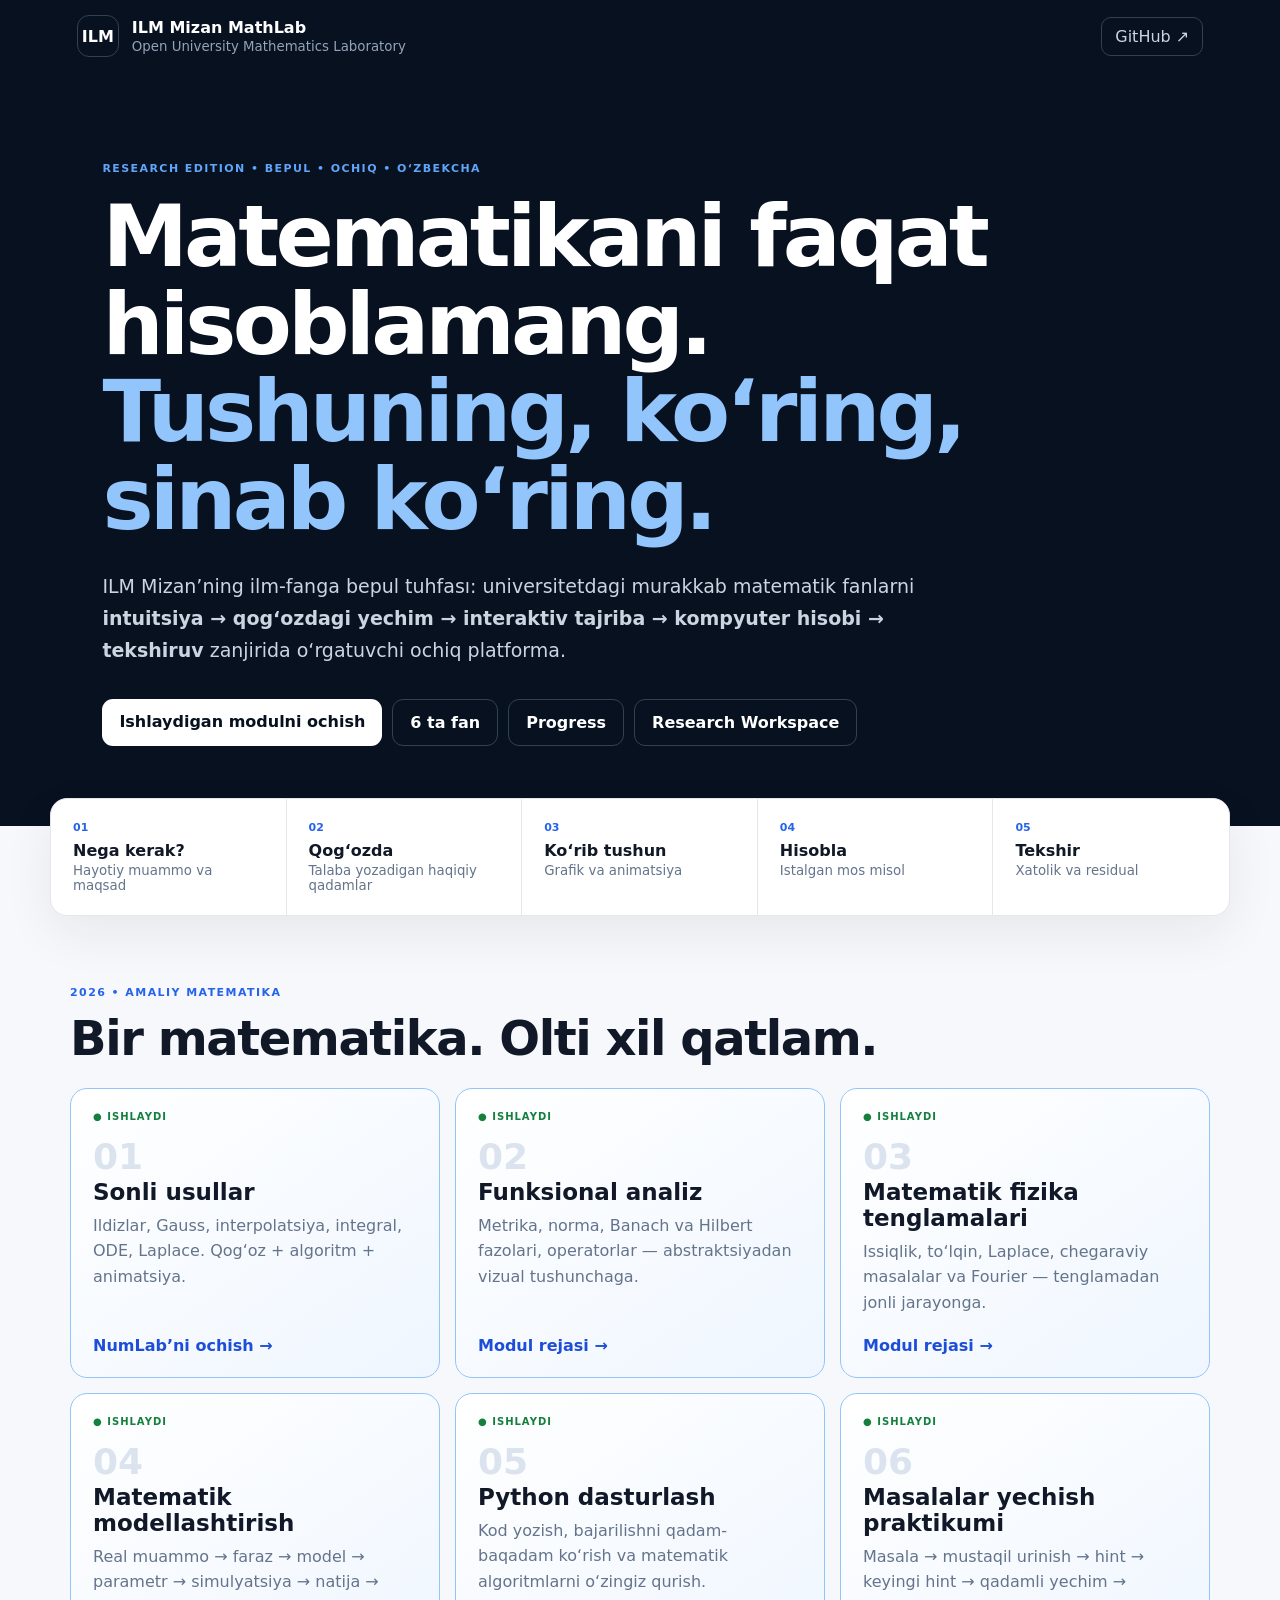
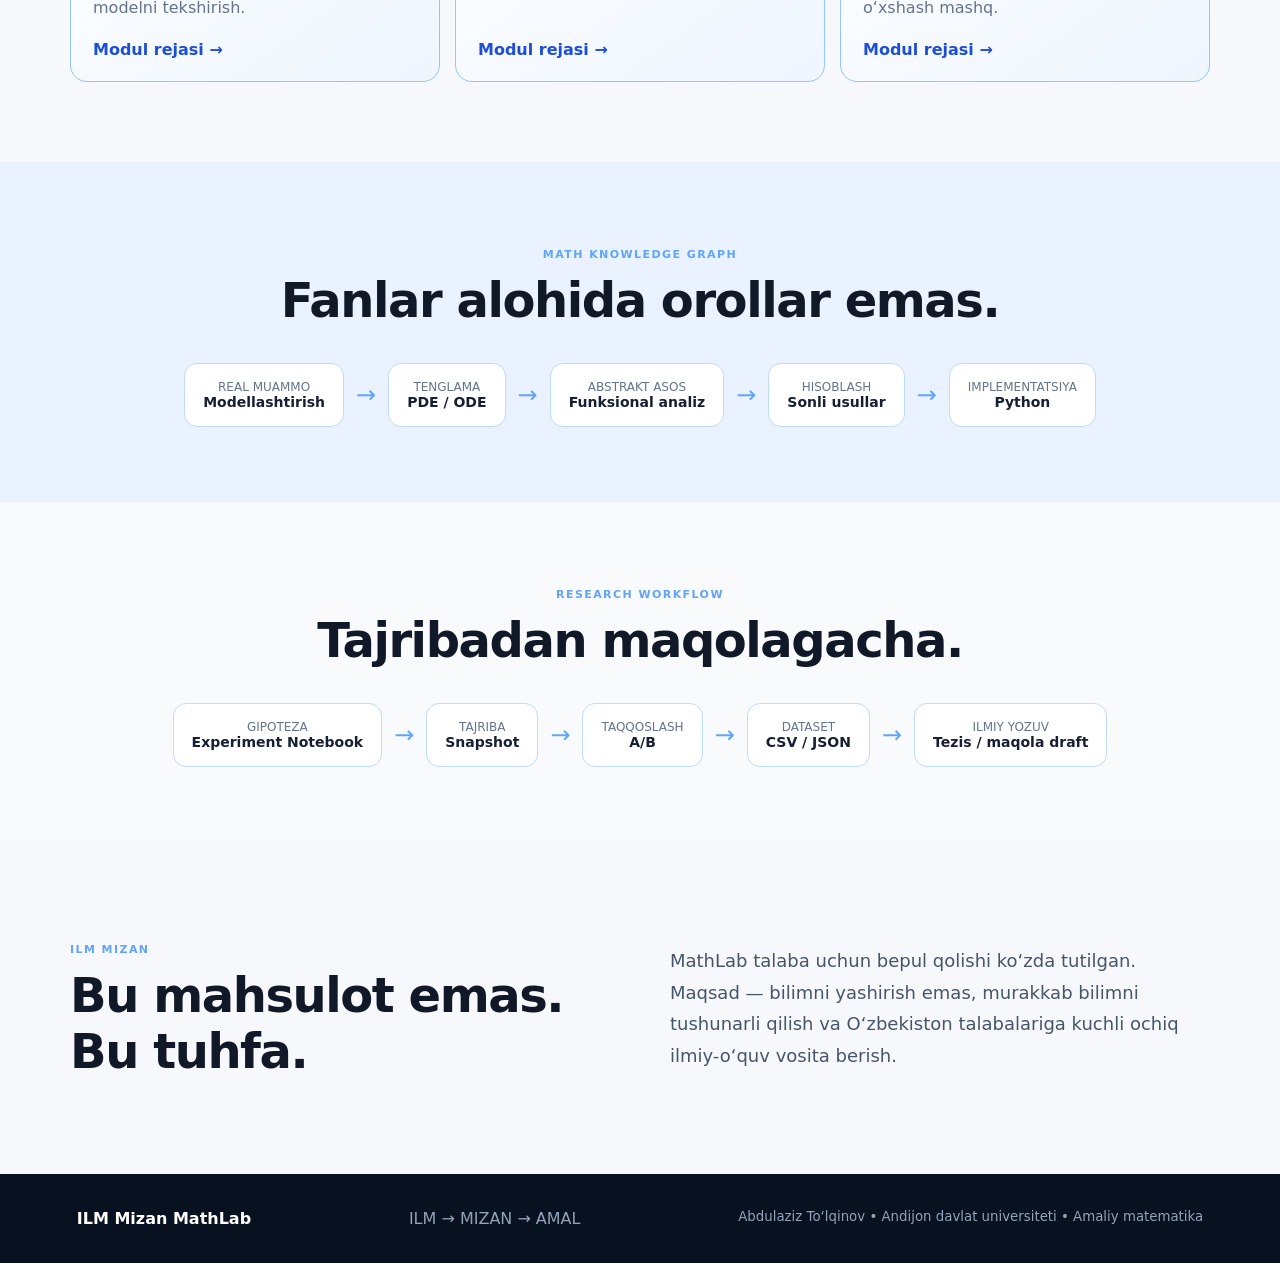
==== commit e44eea30: "feat: present MathLab Research Edition" ====
--- a/index.html
+++ b/index.html
@@ -14,10 +14,10 @@
 </header>
 <main>
 <section class="hero">
-  <div class="pill">BEPUL • OCHIQ • O‘ZBEKCHA</div>
+  <div class="pill">RESEARCH EDITION • BEPUL • OCHIQ • O‘ZBEKCHA</div>
   <h1>Matematikani faqat hisoblamang.<br><span>Tushuning, ko‘ring, sinab ko‘ring.</span></h1>
   <p>ILM Mizan’ning ilm-fanga bepul tuhfası: universitetdagi murakkab matematik fanlarni <b>intuitsiya → qog‘ozdagi yechim → interaktiv tajriba → kompyuter hisobi → tekshiruv</b> zanjirida o‘rgatuvchi ochiq platforma.</p>
-  <div class="hero-actions"><a class="primary" href="subjects/numerical/">Ishlaydigan modulni ochish</a><a class="secondary" href="#subjects">6 ta fan</a><a class="secondary" href="dashboard.html">Progress / Research</a></div>
+  <div class="hero-actions"><a class="primary" href="subjects/numerical/">Ishlaydigan modulni ochish</a><a class="secondary" href="#subjects">6 ta fan</a><a class="secondary" href="dashboard.html">Progress</a><a class="secondary" href="research.html">Research Workspace</a></div>
 </section>
 
 <section class="standard">
@@ -46,6 +46,7 @@
   <div class="flow"><span>REAL MUAMMO<br><b>Modellashtirish</b></span><i>→</i><span>TENGLAMA<br><b>PDE / ODE</b></span><i>→</i><span>ABSTRAKT ASOS<br><b>Funksional analiz</b></span><i>→</i><span>HISOBLASH<br><b>Sonli usullar</b></span><i>→</i><span>IMPLEMENTATSIYA<br><b>Python</b></span></div>
 </section>
 
+<section class="connection" style="background:#f8fafc"><p class="eyebrow">RESEARCH WORKFLOW</p><h2>Tajribadan maqolagacha.</h2><div class="flow"><span>GIPOTEZA<br><b>Experiment Notebook</b></span><i>→</i><span>TAJRIBA<br><b>Snapshot</b></span><i>→</i><span>TAQQOSLASH<br><b>A/B</b></span><i>→</i><span>DATASET<br><b>CSV / JSON</b></span><i>→</i><span>ILMIY YOZUV<br><b>Tezis / maqola draft</b></span></div></section>
 <section class="mission">
   <div><p class="eyebrow">ILM MIZAN</p><h2>Bu mahsulot emas. Bu tuhfa.</h2></div>
   <p>MathLab talaba uchun bepul qolishi ko‘zda tutilgan. Maqsad — bilimni yashirish emas, murakkab bilimni tushunarli qilish va O‘zbekiston talabalariga kuchli ochiq ilmiy-o‘quv vosita berish.</p>
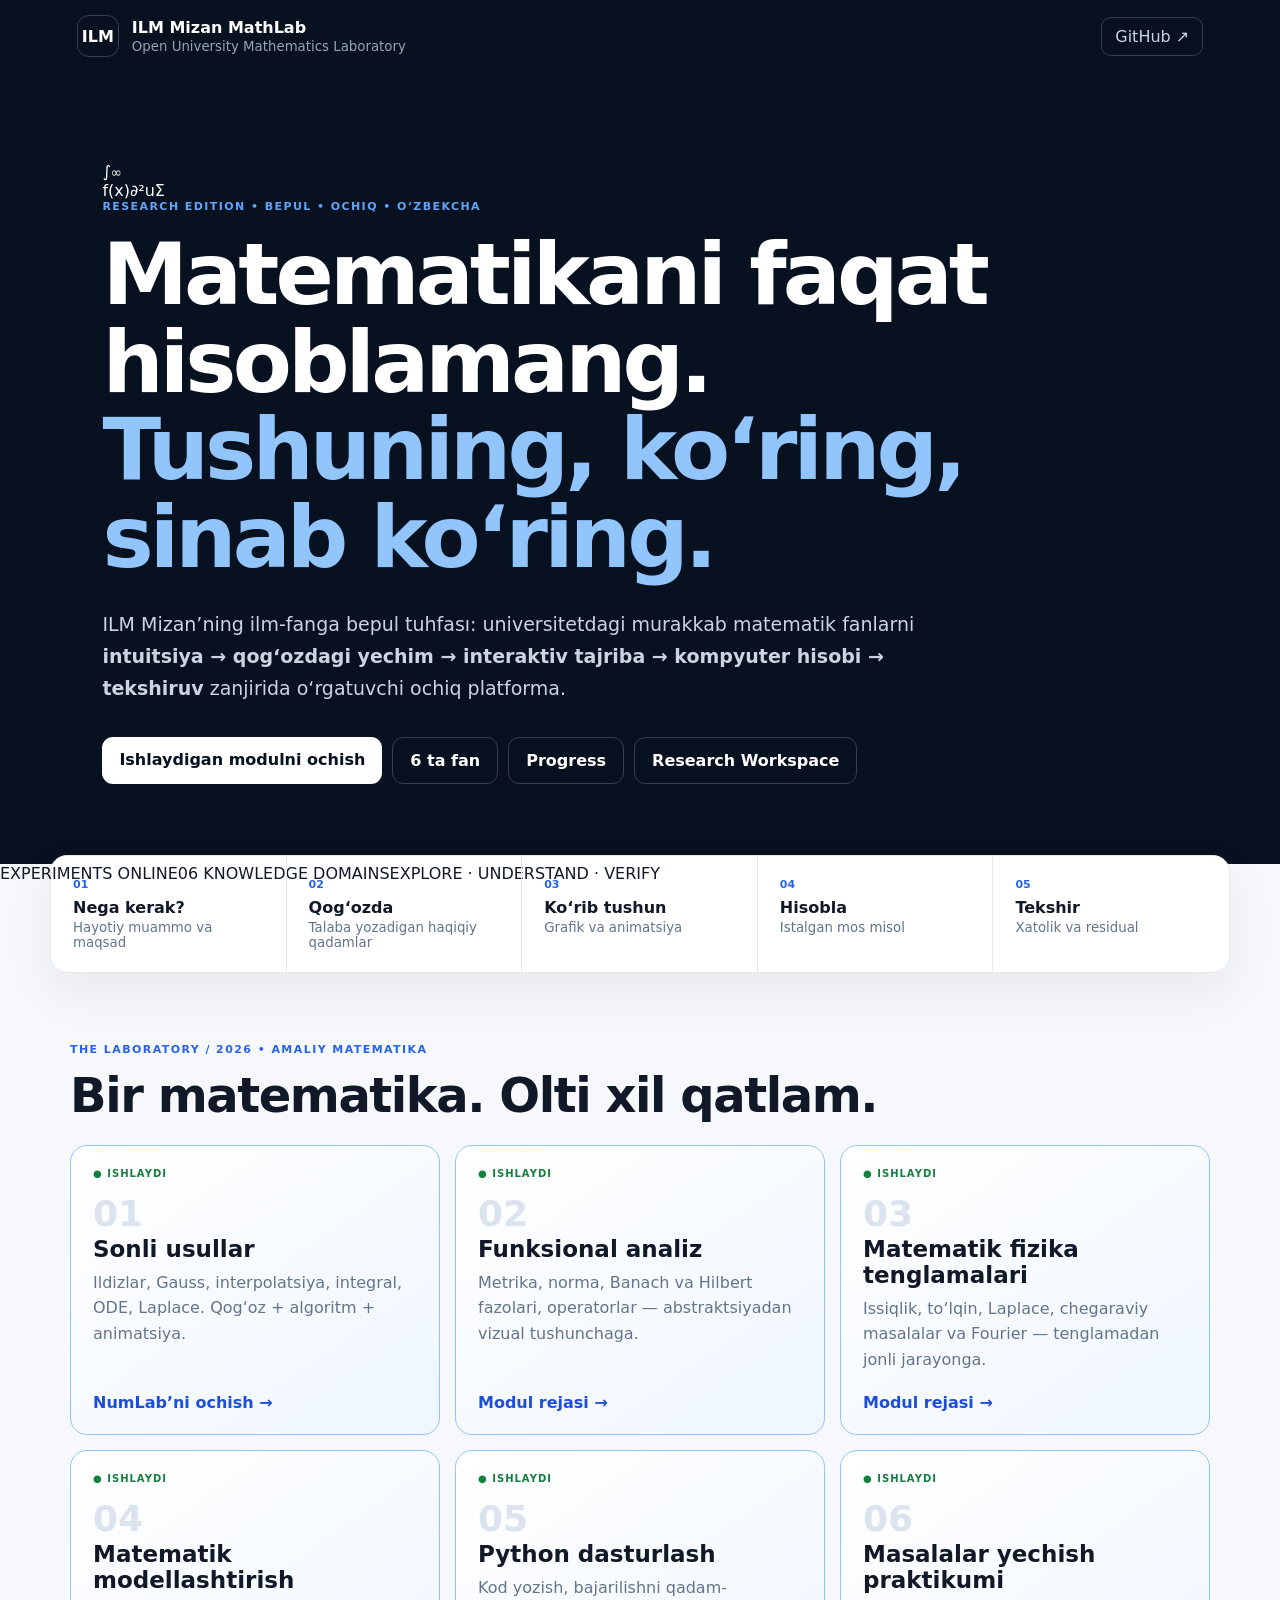
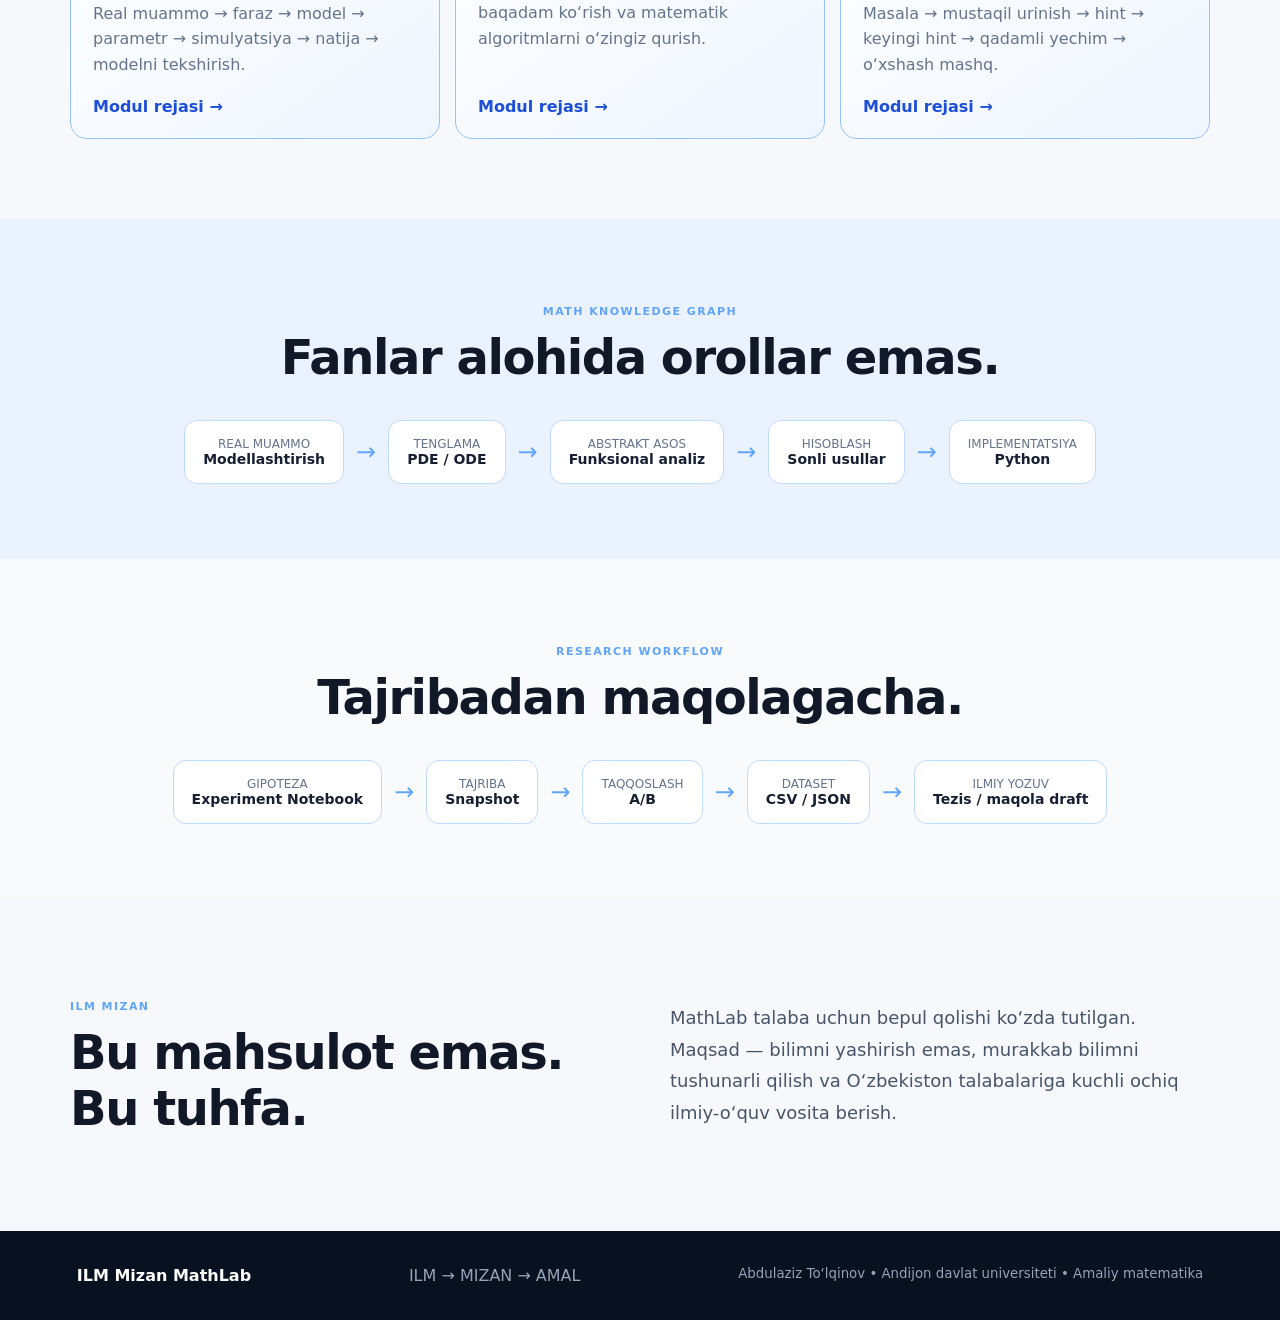
==== commit a38b19f7: "Add interactive scientific lab visual composition" ====
--- a/index.html
+++ b/index.html
@@ -6,6 +6,7 @@
 <meta name="description" content="ILM Mizan MathLab — universitet matematikasini tushunish, ko‘rish va tajriba qilish uchun bepul ochiq laboratoriya.">
 <title>ILM Mizan MathLab</title>
 <link rel="stylesheet" href="mathlab.css">
+<link rel="stylesheet" href="laboratory-theme.css">
 </head>
 <body>
 <header class="top">
@@ -13,13 +14,14 @@
   <a class="github" href="https://github.com/abdulAziz-Al-ILM/NumLab">GitHub ↗</a>
 </header>
 <main>
-<section class="hero">
+<section class="hero"><div class="math-orbit" aria-hidden="true"><div class="orbit orbit-a"></div><div class="orbit orbit-b"></div><div class="orbit-center">∫<small>∞</small></div><span class="orbit-label a">f(x)</span><span class="orbit-label b">∂²u</span><span class="orbit-label c">Σ</span></div>
   <div class="pill">RESEARCH EDITION • BEPUL • OCHIQ • O‘ZBEKCHA</div>
   <h1>Matematikani faqat hisoblamang.<br><span>Tushuning, ko‘ring, sinab ko‘ring.</span></h1>
   <p>ILM Mizan’ning ilm-fanga bepul tuhfası: universitetdagi murakkab matematik fanlarni <b>intuitsiya → qog‘ozdagi yechim → interaktiv tajriba → kompyuter hisobi → tekshiruv</b> zanjirida o‘rgatuvchi ochiq platforma.</p>
   <div class="hero-actions"><a class="primary" href="subjects/numerical/">Ishlaydigan modulni ochish</a><a class="secondary" href="#subjects">6 ta fan</a><a class="secondary" href="dashboard.html">Progress</a><a class="secondary" href="research.html">Research Workspace</a></div>
 </section>
 
+<div class="lab-status"><span><i></i> EXPERIMENTS ONLINE</span><span>06 KNOWLEDGE DOMAINS</span><span>EXPLORE · UNDERSTAND · VERIFY</span></div>
 <section class="standard">
   <div><span>01</span><b>Nega kerak?</b><small>Hayotiy muammo va maqsad</small></div>
   <div><span>02</span><b>Qog‘ozda</b><small>Talaba yozadigan haqiqiy qadamlar</small></div>
@@ -29,7 +31,7 @@
 </section>
 
 <section id="subjects">
-  <div class="section-title"><p>2026 • AMALIY MATEMATIKA</p><h2>Bir matematika. Olti xil qatlam.</h2></div>
+  <div class="section-title"><p>THE LABORATORY / 2026 • AMALIY MATEMATIKA</p><h2>Bir matematika. Olti xil qatlam.</h2></div>
   <div class="subjects">
     <a class="subject live" href="subjects/numerical/"><div class="status">● ISHLAYDI</div><div class="num">01</div><h3>Sonli usullar</h3><p>Ildizlar, Gauss, interpolatsiya, integral, ODE, Laplace. Qog‘oz + algoritm + animatsiya.</p><span>NumLab’ni ochish →</span></a>
     <a class="subject live" href="subjects/functional-analysis/"><div class="status">● ISHLAYDI</div><div class="num">02</div><h3>Funksional analiz</h3><p>Metrika, norma, Banach va Hilbert fazolari, operatorlar — abstraktsiyadan vizual tushunchaga.</p><span>Modul rejasi →</span></a>
